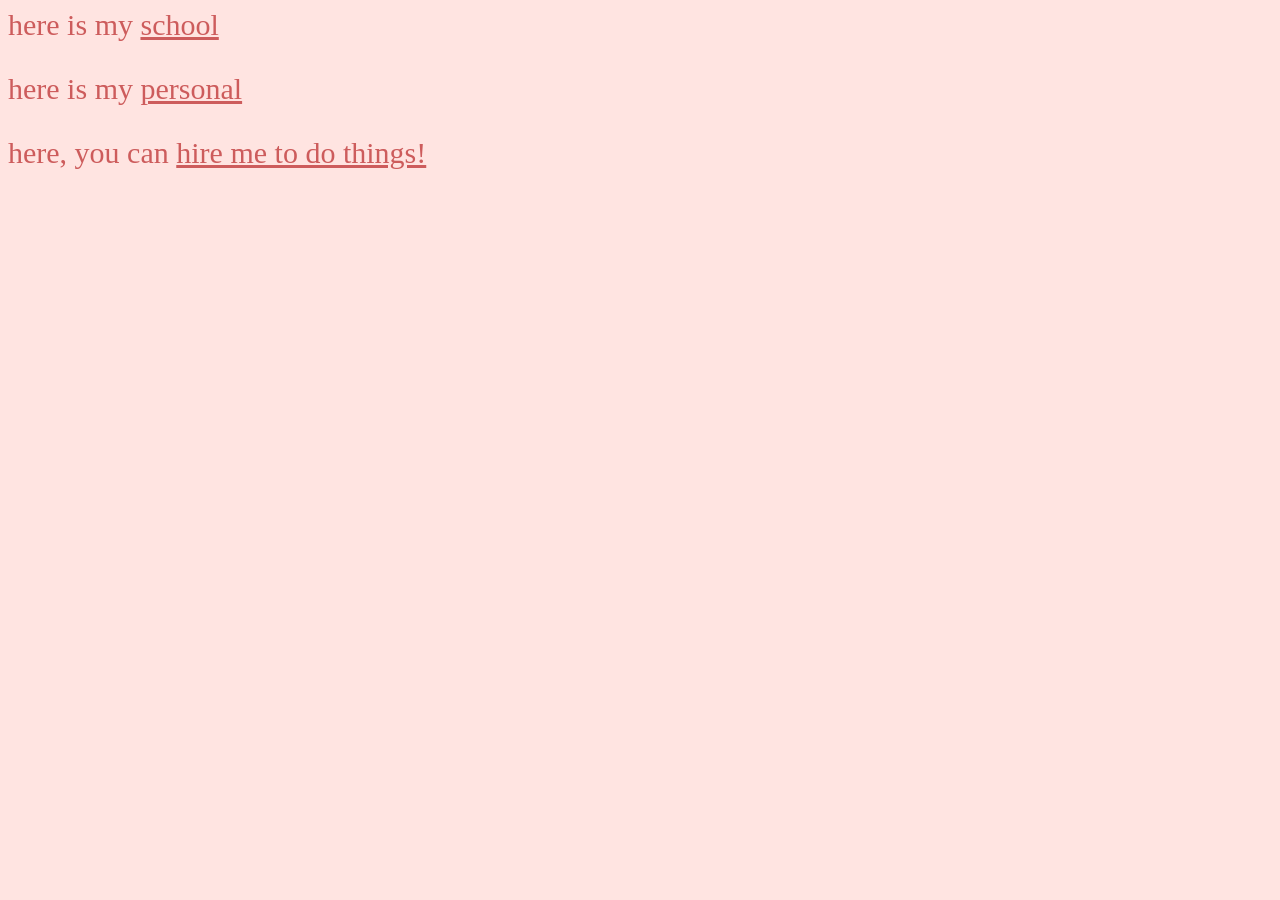
==== index.html @ 912df558 "moved space" ====
<html><head><title>Ava Underwood</title></head>
    <!-- just a comment -->
<body style="background-color:mistyrose;">

<p style="font-family: 'times new roman', serif; color: IndianRed; font-size: 30px">
here is my <a href="./school/" style="color:IndianRed">school</a>
<p/>

<p style="font-family: 'times new roman', serif; color: IndianRed; font-size: 30px">
here is my <a href="./personal/" style="color:IndianRed">personal</a>
<p/>

<p style="font-family: 'times new roman', serif; color: IndianRed; font-size: 30px">
here, you can <a href="./hire me to do things!/" style="color:IndianRed">hire me to do things!</a>
<p/>

</body>
</html>
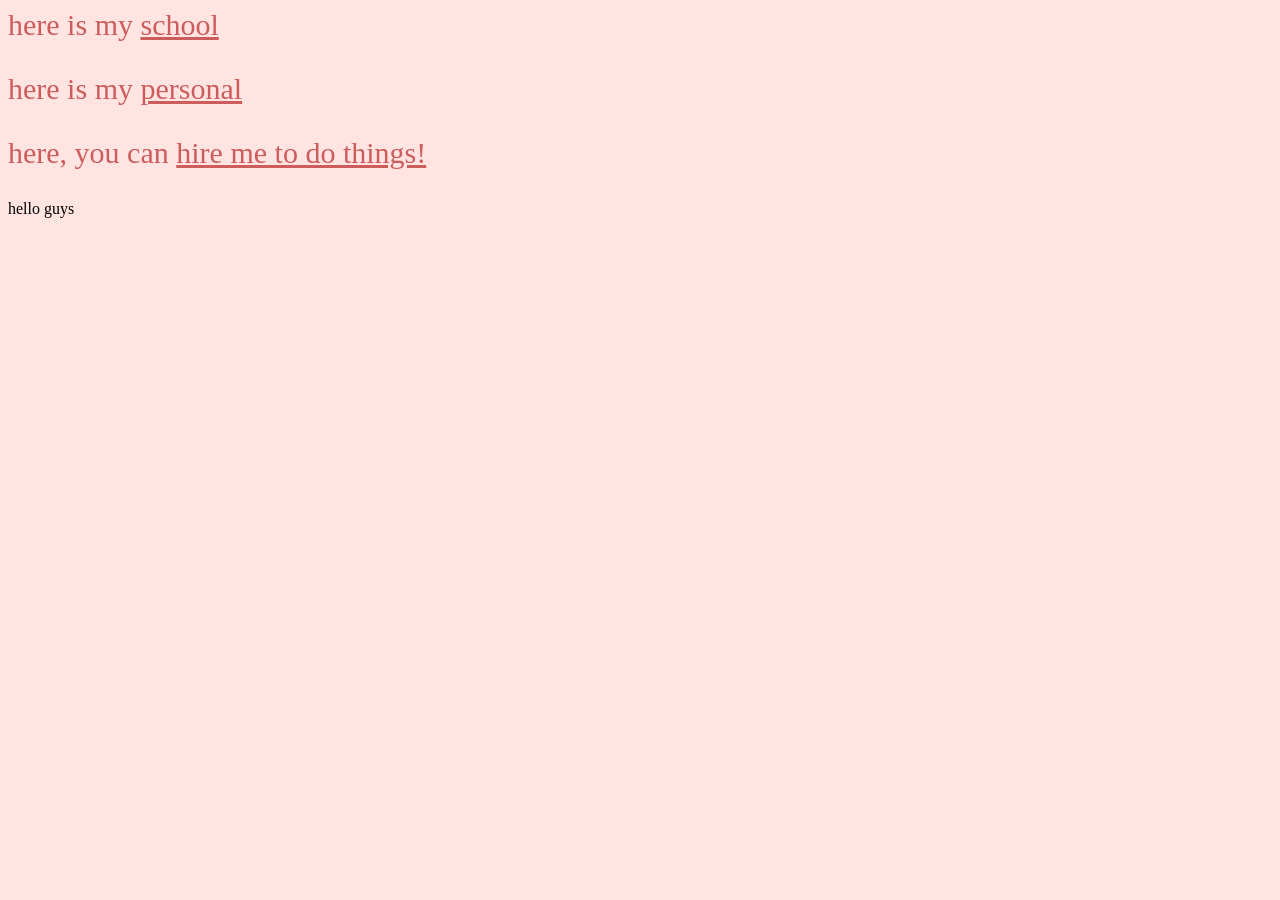
==== commit 9fdb1de8: "put in a hello for testing for HITS" ====
--- a/index.html
+++ b/index.html
@@ -11,8 +11,10 @@
 <p/>
 
 <p style="font-family: 'times new roman', serif; color: IndianRed; font-size: 30px">
-here, you can <a href="./hire me to do things!/" style="color:IndianRed">hire me to do things!</a>
+here, you can <a href="./hire_me_to_do_things/" style="color:IndianRed">hire me to do things!</a>
 <p/>
+
+hello guys
 
 </body>
 </html>
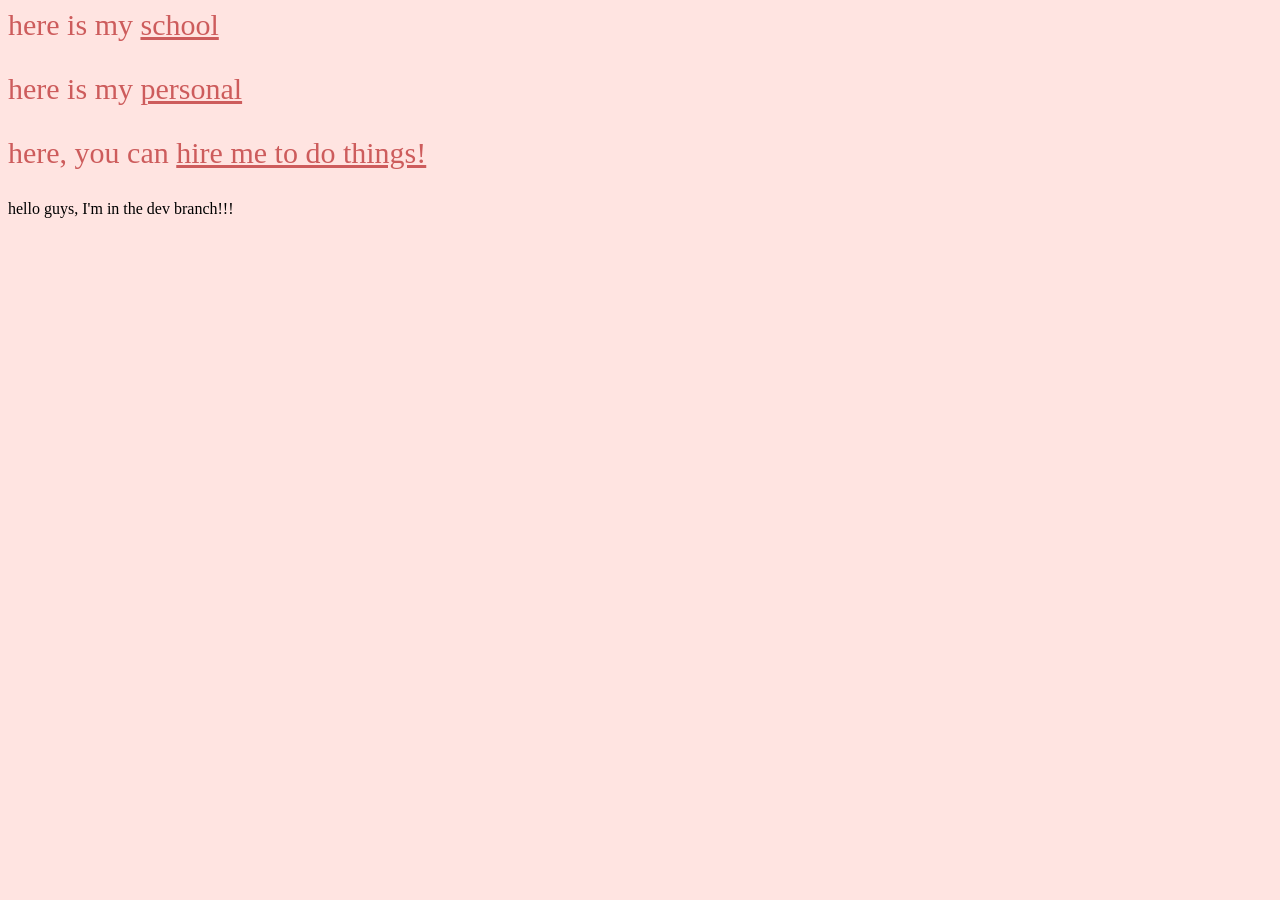
==== commit 939481f4: "dev branch testing" ====
--- a/index.html
+++ b/index.html
@@ -14,7 +14,7 @@
 here, you can <a href="./hire_me_to_do_things/" style="color:IndianRed">hire me to do things!</a>
 <p/>
 
-hello guys
+hello guys, I'm in the dev branch!!!
 
 </body>
 </html>
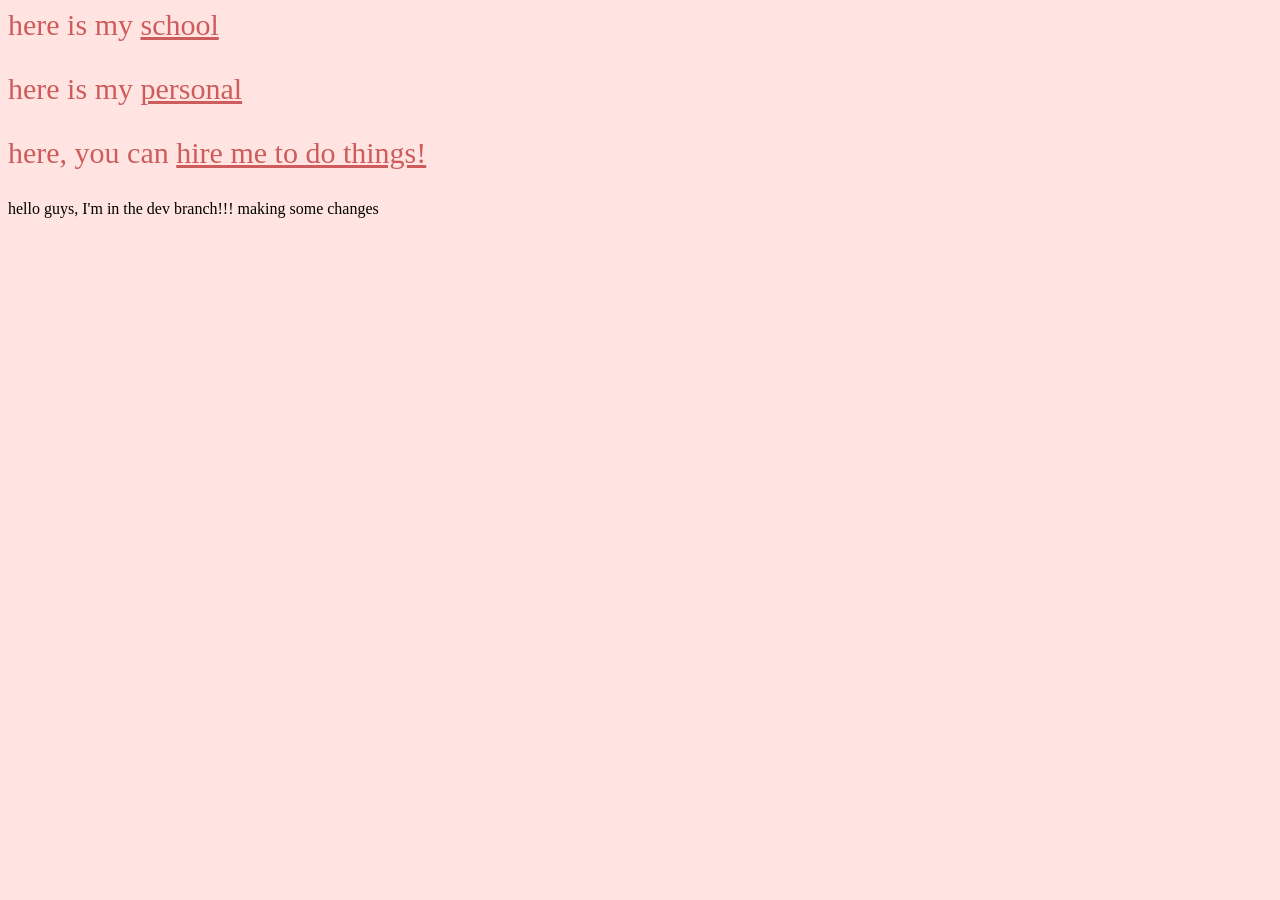
==== commit 726f3f50: "more dev changes" ====
--- a/index.html
+++ b/index.html
@@ -15,6 +15,7 @@
 <p/>
 
 hello guys, I'm in the dev branch!!!
+making some changes
 
 </body>
 </html>
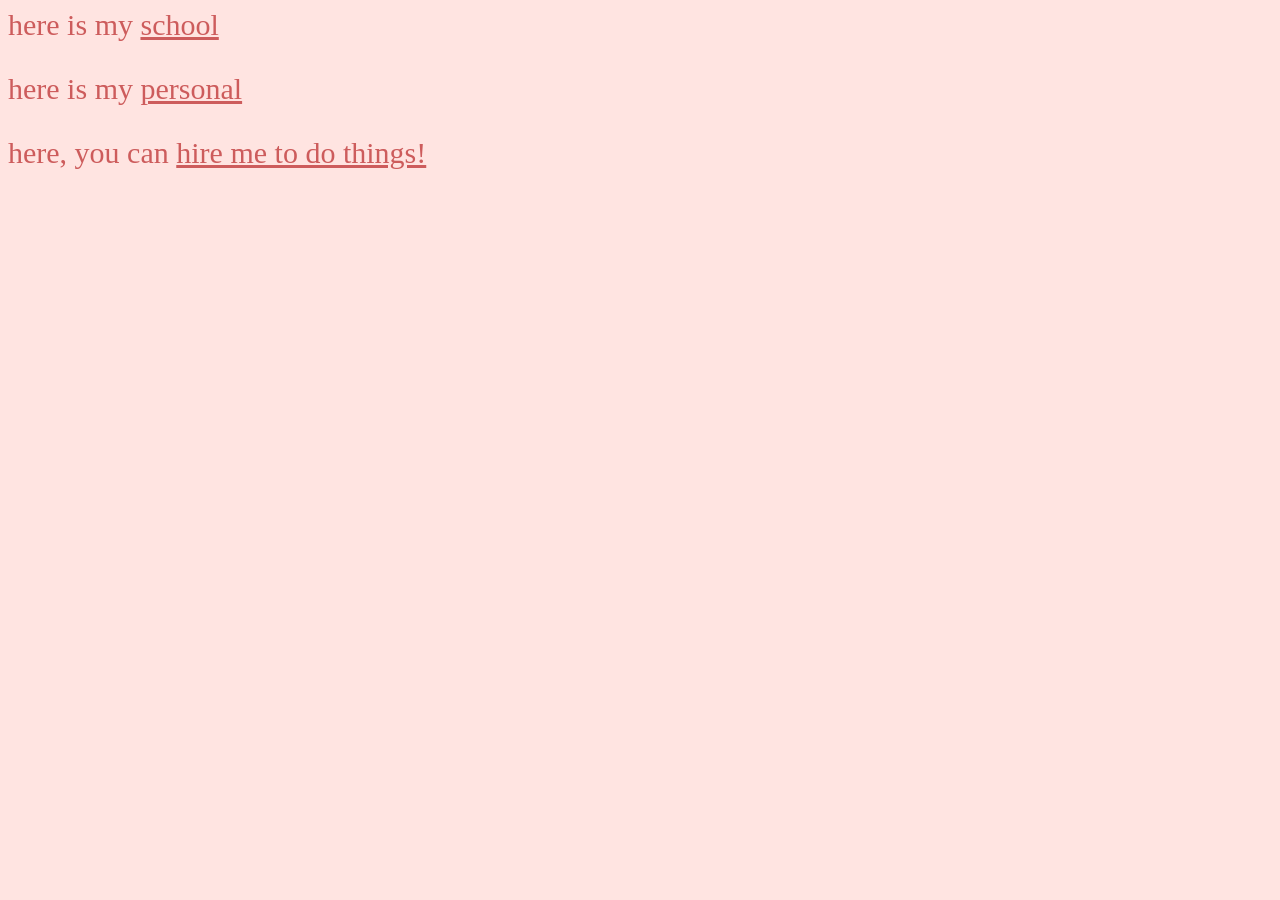
==== commit d3b37a4f: "removed dev testing words" ====
--- a/index.html
+++ b/index.html
@@ -13,9 +13,5 @@
 <p style="font-family: 'times new roman', serif; color: IndianRed; font-size: 30px">
 here, you can <a href="./hire_me_to_do_things/" style="color:IndianRed">hire me to do things!</a>
 <p/>
-
-hello guys, I'm in the dev branch!!!
-making some changes
-
 </body>
 </html>
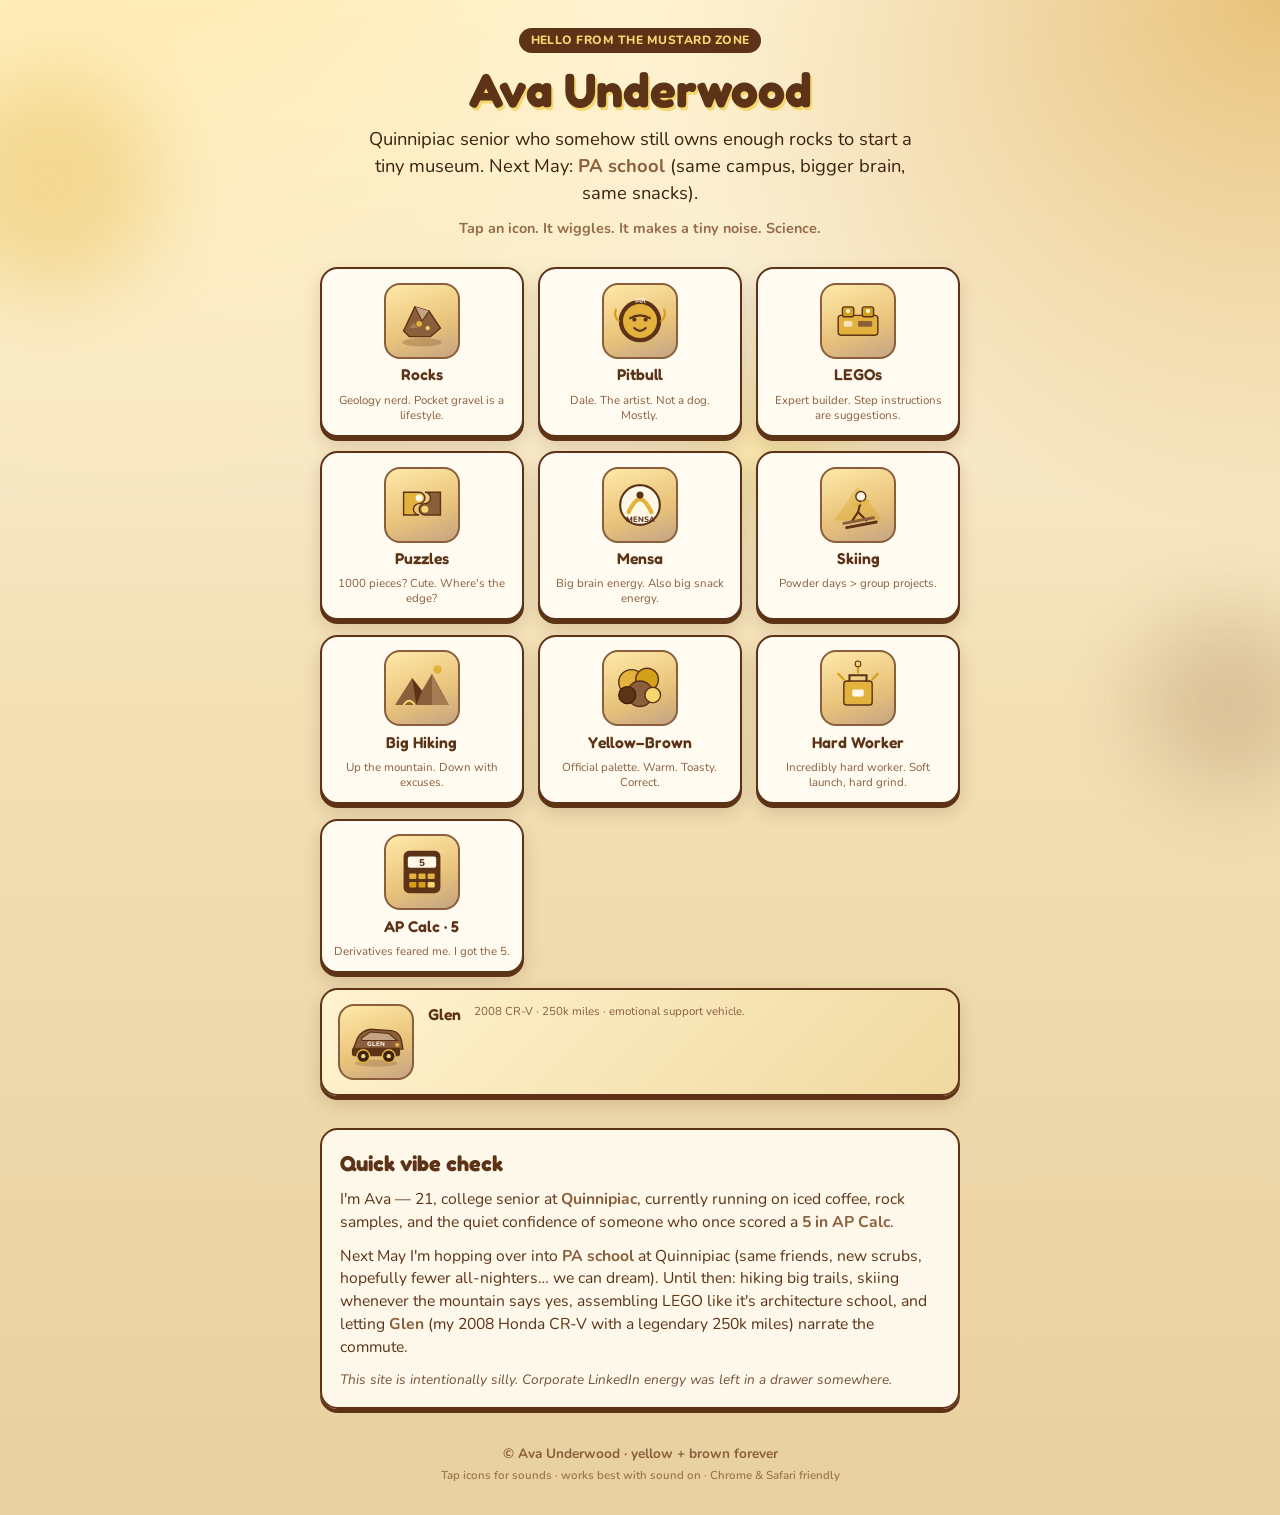
==== commit 6062f75a: "Redesign silly mustard Ava personal site Replace mistyrose pages with mobile-first yellow/brown site" ====
--- a/index.html
+++ b/index.html
@@ -1,17 +1,250 @@
-<html><head><title>Ava Underwood</title></head>
-    <!-- just a comment -->
-<body style="background-color:mistyrose;">
-
-<p style="font-family: 'times new roman', serif; color: IndianRed; font-size: 30px">
-here is my <a href="./school/" style="color:IndianRed">school</a>
-<p/>
-
-<p style="font-family: 'times new roman', serif; color: IndianRed; font-size: 30px">
-here is my <a href="./personal/" style="color:IndianRed">personal</a>
-<p/>
-
-<p style="font-family: 'times new roman', serif; color: IndianRed; font-size: 30px">
-here, you can <a href="./hire_me_to_do_things/" style="color:IndianRed">hire me to do things!</a>
-<p/>
+<!DOCTYPE html>
+<html lang="en">
+<head>
+  <meta charset="utf-8">
+  <meta name="viewport" content="width=device-width, initial-scale=1, viewport-fit=cover">
+  <meta name="theme-color" content="#E3B23C">
+  <meta name="description" content="Ava Underwood — Quinnipiac senior, rock collector, Pitbull enjoyer, Glen's co-pilot. Silly personal site.">
+  <title>Ava Underwood · mustard vibes only</title>
+  <!-- Google tag (gtag.js) -->
+  <script async src="https://www.googletagmanager.com/gtag/js?id=G-W4B6KRME63"></script>
+  <script>
+    window.dataLayer = window.dataLayer || [];
+    function gtag(){dataLayer.push(arguments);}
+    gtag('js', new Date());
+    gtag('config', 'G-W4B6KRME63');
+  </script>
+  <link rel="stylesheet" href="css/style.css">
+  <link rel="preconnect" href="https://fonts.googleapis.com">
+  <link rel="preconnect" href="https://fonts.gstatic.com" crossorigin>
+  <link href="https://fonts.googleapis.com/css2?family=Fredoka:wght@400;600;700&family=Nunito:wght@400;700;800&display=swap" rel="stylesheet">
+</head>
+<body>
+  <div class="bg-blobs" aria-hidden="true">
+    <span class="blob b1"></span>
+    <span class="blob b2"></span>
+    <span class="blob b3"></span>
+  </div>
+
+  <header class="hero">
+    <p class="eyebrow">hello from the mustard zone</p>
+    <h1>Ava Underwood</h1>
+    <p class="tagline">
+      Quinnipiac senior who somehow still owns enough rocks to start a tiny museum.
+      Next May: <strong>PA school</strong> (same campus, bigger brain, same snacks).
+    </p>
+    <p class="hint">Tap an icon. It wiggles. It makes a tiny noise. Science.</p>
+  </header>
+
+  <main>
+    <section class="icon-grid" aria-label="Ava interests — tap for sounds">
+      <!-- 1 Geology -->
+      <button type="button" class="icon-card" data-sound="geology" aria-label="Geology and rock collection">
+        <span class="icon-art" aria-hidden="true">
+          <svg viewBox="0 0 96 96" width="72" height="72">
+            <ellipse cx="48" cy="78" rx="28" ry="6" fill="#5C3317" opacity=".25"/>
+            <path d="M22 62 L38 28 L58 34 L74 58 L60 70 L30 70 Z" fill="#8B5E3C" stroke="#5C3317" stroke-width="2"/>
+            <path d="M38 28 L48 48 L58 34" fill="#C4A484" stroke="#5C3317" stroke-width="1.5"/>
+            <circle cx="44" cy="52" r="4" fill="#E3B23C"/>
+            <circle cx="56" cy="58" r="3" fill="#F5D76E"/>
+            <path d="M30 58 L36 50 L42 58 Z" fill="#A67C52"/>
+          </svg>
+        </span>
+        <span class="icon-label">Rocks</span>
+        <span class="icon-blurb">Geology nerd. Pocket gravel is a lifestyle.</span>
+      </button>
+
+      <!-- 2 Pitbull -->
+      <button type="button" class="icon-card" data-sound="pitbull" aria-label="Pitbull the music artist">
+        <span class="icon-art" aria-hidden="true">
+          <svg viewBox="0 0 96 96" width="72" height="72">
+            <circle cx="48" cy="48" r="30" fill="#5C3317"/>
+            <circle cx="48" cy="48" r="24" fill="#E3B23C"/>
+            <path d="M34 44 Q48 36 62 44" fill="none" stroke="#5C3317" stroke-width="3" stroke-linecap="round"/>
+            <circle cx="40" cy="46" r="3" fill="#5C3317"/>
+            <circle cx="56" cy="46" r="3" fill="#5C3317"/>
+            <path d="M40 58 Q48 66 56 58" fill="none" stroke="#5C3317" stroke-width="3" stroke-linecap="round"/>
+            <text x="48" y="22" text-anchor="middle" font-size="10" font-weight="700" fill="#FFF8E7" font-family="Nunito,sans-serif">MR</text>
+            <path d="M18 48 Q10 40 14 32" fill="none" stroke="#D4A017" stroke-width="3" stroke-linecap="round"/>
+            <path d="M78 48 Q86 40 82 32" fill="none" stroke="#D4A017" stroke-width="3" stroke-linecap="round"/>
+          </svg>
+        </span>
+        <span class="icon-label">Pitbull</span>
+        <span class="icon-blurb">Dale. The artist. Not a dog. Mostly.</span>
+      </button>
+
+      <!-- 3 LEGOs -->
+      <button type="button" class="icon-card" data-sound="lego" aria-label="Expert LEGOs">
+        <span class="icon-art" aria-hidden="true">
+          <svg viewBox="0 0 96 96" width="72" height="72">
+            <rect x="20" y="40" width="56" height="28" rx="4" fill="#E3B23C" stroke="#5C3317" stroke-width="2"/>
+            <rect x="26" y="28" width="16" height="14" rx="3" fill="#D4A017" stroke="#5C3317" stroke-width="2"/>
+            <rect x="54" y="28" width="16" height="14" rx="3" fill="#D4A017" stroke="#5C3317" stroke-width="2"/>
+            <rect x="28" y="48" width="12" height="8" rx="2" fill="#FFF8E7" opacity=".7"/>
+            <rect x="48" y="48" width="20" height="8" rx="2" fill="#8B5E3C"/>
+            <circle cx="34" cy="34" r="3" fill="#FFF8E7"/>
+            <circle cx="62" cy="34" r="3" fill="#FFF8E7"/>
+          </svg>
+        </span>
+        <span class="icon-label">LEGOs</span>
+        <span class="icon-blurb">Expert builder. Step instructions are suggestions.</span>
+      </button>
+
+      <!-- 4 Puzzles -->
+      <button type="button" class="icon-card" data-sound="puzzle" aria-label="Puzzles">
+        <span class="icon-art" aria-hidden="true">
+          <svg viewBox="0 0 96 96" width="72" height="72">
+            <path d="M22 30 h22 a8 8 0 0 1 0 16 a8 8 0 0 0 0 16 H22 V30 Z" fill="#E3B23C" stroke="#5C3317" stroke-width="2"/>
+            <path d="M52 30 h22 v32 H52 a8 8 0 0 1 0-16 a8 8 0 0 0 0-16 Z" fill="#8B5E3C" stroke="#5C3317" stroke-width="2"/>
+            <circle cx="44" cy="38" r="5" fill="#FFF8E7"/>
+            <circle cx="52" cy="54" r="5" fill="#F5D76E"/>
+          </svg>
+        </span>
+        <span class="icon-label">Puzzles</span>
+        <span class="icon-blurb">1000 pieces? Cute. Where's the edge?</span>
+      </button>
+
+      <!-- 5 Mensa -->
+      <button type="button" class="icon-card" data-sound="mensa" aria-label="Mensa">
+        <span class="icon-art" aria-hidden="true">
+          <svg viewBox="0 0 96 96" width="72" height="72">
+            <circle cx="48" cy="48" r="28" fill="#FFF8E7" stroke="#5C3317" stroke-width="3"/>
+            <path d="M32 58 Q48 22 64 58" fill="none" stroke="#E3B23C" stroke-width="6" stroke-linecap="round"/>
+            <circle cx="48" cy="34" r="5" fill="#5C3317"/>
+            <text x="48" y="72" text-anchor="middle" font-size="11" font-weight="800" fill="#5C3317" font-family="Nunito,sans-serif">MENSA</text>
+          </svg>
+        </span>
+        <span class="icon-label">Mensa</span>
+        <span class="icon-blurb">Big brain energy. Also big snack energy.</span>
+      </button>
+
+      <!-- 6 Skiing -->
+      <button type="button" class="icon-card" data-sound="ski" aria-label="Skiing">
+        <span class="icon-art" aria-hidden="true">
+          <svg viewBox="0 0 96 96" width="72" height="72">
+            <path d="M14 70 L48 22 L82 70 Z" fill="#D4A017" opacity=".35"/>
+            <circle cx="52" cy="36" r="7" fill="#FFF8E7" stroke="#5C3317" stroke-width="2"/>
+            <path d="M52 43 L48 58 L40 70" fill="none" stroke="#5C3317" stroke-width="3" stroke-linecap="round"/>
+            <path d="M48 58 L60 70" fill="none" stroke="#5C3317" stroke-width="3" stroke-linecap="round"/>
+            <path d="M28 74 L70 66" stroke="#8B5E3C" stroke-width="4" stroke-linecap="round"/>
+            <path d="M32 80 L74 72" stroke="#5C3317" stroke-width="4" stroke-linecap="round"/>
+            <path d="M44 48 L62 42" stroke="#E3B23C" stroke-width="3" stroke-linecap="round"/>
+          </svg>
+        </span>
+        <span class="icon-label">Skiing</span>
+        <span class="icon-blurb">Powder days &gt; group projects.</span>
+      </button>
+
+      <!-- 7 Hiking -->
+      <button type="button" class="icon-card" data-sound="hike" aria-label="Hiking">
+        <span class="icon-art" aria-hidden="true">
+          <svg viewBox="0 0 96 96" width="72" height="72">
+            <path d="M10 72 L34 34 L48 52 L62 28 L86 72 Z" fill="#8B5E3C"/>
+            <path d="M34 34 L48 52 L40 72 Z" fill="#5C3317"/>
+            <path d="M62 28 L74 52 L86 72 L62 72 Z" fill="#A67C52"/>
+            <circle cx="70" cy="22" r="6" fill="#E3B23C"/>
+            <path d="M22 72 Q30 60 38 72" fill="none" stroke="#F5D76E" stroke-width="3"/>
+          </svg>
+        </span>
+        <span class="icon-label">Big Hiking</span>
+        <span class="icon-blurb">Up the mountain. Down with excuses.</span>
+      </button>
+
+      <!-- 8 Yellow-brown colors -->
+      <button type="button" class="icon-card" data-sound="palette" aria-label="Yellow and brown colors">
+        <span class="icon-art" aria-hidden="true">
+          <svg viewBox="0 0 96 96" width="72" height="72">
+            <circle cx="36" cy="40" r="18" fill="#E3B23C" stroke="#5C3317" stroke-width="2"/>
+            <circle cx="58" cy="36" r="16" fill="#D4A017" stroke="#5C3317" stroke-width="2"/>
+            <circle cx="48" cy="56" r="18" fill="#8B5E3C" stroke="#5C3317" stroke-width="2"/>
+            <circle cx="30" cy="58" r="12" fill="#5C3317" stroke="#3D220F" stroke-width="2"/>
+            <circle cx="66" cy="58" r="11" fill="#F5D76E" stroke="#5C3317" stroke-width="2"/>
+          </svg>
+        </span>
+        <span class="icon-label">Yellow–Brown</span>
+        <span class="icon-blurb">Official palette. Warm. Toasty. Correct.</span>
+      </button>
+
+      <!-- 9 Hard worker -->
+      <button type="button" class="icon-card" data-sound="work" aria-label="Incredibly hard worker">
+        <span class="icon-art" aria-hidden="true">
+          <svg viewBox="0 0 96 96" width="72" height="72">
+            <rect x="28" y="38" width="40" height="34" rx="4" fill="#E3B23C" stroke="#5C3317" stroke-width="2"/>
+            <path d="M36 38 V30 H60 V38" fill="none" stroke="#5C3317" stroke-width="3" stroke-linecap="round"/>
+            <rect x="40" y="50" width="16" height="10" rx="2" fill="#FFF8E7"/>
+            <path d="M20 28 L28 36 M76 28 L68 36 M48 16 V26" stroke="#D4A017" stroke-width="3" stroke-linecap="round"/>
+            <circle cx="48" cy="14" r="4" fill="#F5D76E" stroke="#5C3317" stroke-width="1.5"/>
+          </svg>
+        </span>
+        <span class="icon-label">Hard Worker</span>
+        <span class="icon-blurb">Incredibly hard worker. Soft launch, hard grind.</span>
+      </button>
+
+      <!-- 10 AP Calc 5 -->
+      <button type="button" class="icon-card" data-sound="calc" aria-label="Scored a 5 in AP Calculus">
+        <span class="icon-art" aria-hidden="true">
+          <svg viewBox="0 0 96 96" width="72" height="72">
+            <rect x="22" y="18" width="52" height="60" rx="8" fill="#5C3317"/>
+            <rect x="28" y="26" width="40" height="16" rx="3" fill="#FFF8E7"/>
+            <text x="48" y="39" text-anchor="middle" font-size="14" font-weight="800" fill="#5C3317" font-family="Nunito,sans-serif">5</text>
+            <rect x="30" y="50" width="10" height="8" rx="1.5" fill="#E3B23C"/>
+            <rect x="43" y="50" width="10" height="8" rx="1.5" fill="#E3B23C"/>
+            <rect x="56" y="50" width="10" height="8" rx="1.5" fill="#E3B23C"/>
+            <rect x="30" y="62" width="10" height="8" rx="1.5" fill="#D4A017"/>
+            <rect x="43" y="62" width="10" height="8" rx="1.5" fill="#D4A017"/>
+            <rect x="56" y="62" width="10" height="8" rx="1.5" fill="#F5D76E"/>
+          </svg>
+        </span>
+        <span class="icon-label">AP Calc · 5</span>
+        <span class="icon-blurb">Derivatives feared me. I got the 5.</span>
+      </button>
+
+      <!-- 11 Glen -->
+      <button type="button" class="icon-card featured" data-sound="glen" aria-label="Glen, the 2008 Honda CR-V with 250k miles">
+        <span class="icon-art" aria-hidden="true">
+          <svg viewBox="0 0 96 96" width="72" height="72">
+            <ellipse cx="48" cy="78" rx="30" ry="5" fill="#5C3317" opacity=".2"/>
+            <path d="M16 58 L22 42 Q28 32 40 30 L70 32 Q82 34 84 46 L86 58 Z" fill="#8B5E3C" stroke="#5C3317" stroke-width="2"/>
+            <path d="M28 42 L40 34 L66 36 L78 46 L28 46 Z" fill="#C4A484" stroke="#5C3317" stroke-width="1.5"/>
+            <rect x="14" y="56" width="68" height="12" rx="3" fill="#5C3317"/>
+            <circle cx="30" cy="68" r="9" fill="#3D220F" stroke="#E3B23C" stroke-width="2"/>
+            <circle cx="66" cy="68" r="9" fill="#3D220F" stroke="#E3B23C" stroke-width="2"/>
+            <circle cx="30" cy="68" r="3" fill="#F5D76E"/>
+            <circle cx="66" cy="68" r="3" fill="#F5D76E"/>
+            <circle cx="78" cy="52" r="3" fill="#E3B23C"/>
+            <text x="48" y="54" text-anchor="middle" font-size="9" font-weight="800" fill="#FFF8E7" font-family="Nunito,sans-serif">GLEN</text>
+          </svg>
+        </span>
+        <span class="icon-label">Glen</span>
+        <span class="icon-blurb">2008 CR-V · 250k miles · emotional support vehicle.</span>
+      </button>
+    </section>
+
+    <section class="story">
+      <h2>Quick vibe check</h2>
+      <p>
+        I'm Ava — 21, college senior at <strong>Quinnipiac</strong>, currently running on iced coffee,
+        rock samples, and the quiet confidence of someone who once scored a <strong>5 in AP Calc</strong>.
+      </p>
+      <p>
+        Next May I'm hopping over into <strong>PA school</strong> at Quinnipiac (same friends, new scrubs,
+        hopefully fewer all-nighters… we can dream). Until then: hiking big trails, skiing whenever the
+        mountain says yes, assembling LEGO like it's architecture school, and letting <strong>Glen</strong>
+        (my 2008 Honda CR-V with a legendary 250k miles) narrate the commute.
+      </p>
+      <p class="footnote">
+        This site is intentionally silly. Corporate LinkedIn energy was left in a drawer somewhere.
+      </p>
+    </section>
+  </main>
+
+  <footer class="footer">
+    <p>© Ava Underwood · yellow + brown forever</p>
+    <p class="tiny">Tap icons for sounds · works best with sound on · Chrome &amp; Safari friendly</p>
+  </footer>
+
+  <div id="toast" class="toast" role="status" aria-live="polite" hidden></div>
+
+  <script src="js/app.js"></script>
 </body>
-</html>+</html>
--- a/css/style.css
+++ b/css/style.css
@@ -0,0 +1,268 @@
+/* Ava Underwood — mustard / chocolate / cream */
+:root {
+  --cream: #FFF8E7;
+  --mustard: #E3B23C;
+  --gold: #D4A017;
+  --soft-yellow: #F5D76E;
+  --brown: #8B5E3C;
+  --chocolate: #5C3317;
+  --deep: #3D220F;
+  --card: #FFFBF0;
+  --shadow: rgba(92, 51, 23, 0.18);
+  --radius: 1.1rem;
+  --safe-bottom: env(safe-area-inset-bottom, 0px);
+}
+
+*, *::before, *::after { box-sizing: border-box; }
+
+html {
+  -webkit-text-size-adjust: 100%;
+  scroll-behavior: smooth;
+}
+
+body {
+  margin: 0;
+  min-height: 100dvh;
+  font-family: "Nunito", system-ui, -apple-system, BlinkMacSystemFont, "Segoe UI", sans-serif;
+  color: var(--chocolate);
+  background:
+    radial-gradient(120% 80% at 10% -10%, #FFE9A8 0%, transparent 55%),
+    radial-gradient(100% 70% at 100% 0%, #E8C27A 0%, transparent 50%),
+    linear-gradient(180deg, var(--cream) 0%, #F3E0B5 45%, #E8D0A0 100%);
+  line-height: 1.45;
+  overflow-x: hidden;
+}
+
+.bg-blobs { position: fixed; inset: 0; pointer-events: none; z-index: 0; overflow: hidden; }
+.blob {
+  position: absolute;
+  border-radius: 50%;
+  filter: blur(40px);
+  opacity: 0.35;
+}
+.b1 { width: 220px; height: 220px; background: var(--mustard); top: 8%; left: -60px; }
+.b2 { width: 180px; height: 180px; background: var(--brown); bottom: 12%; right: -40px; opacity: 0.22; }
+.b3 { width: 140px; height: 140px; background: var(--soft-yellow); top: 42%; left: 55%; opacity: 0.4; }
+
+.hero, main, .footer {
+  position: relative;
+  z-index: 1;
+  width: min(100% - 1.5rem, 40rem);
+  margin-inline: auto;
+}
+
+.hero {
+  padding: 1.75rem 0 0.75rem;
+  text-align: center;
+}
+
+.eyebrow {
+  display: inline-block;
+  margin: 0 0 0.6rem;
+  padding: 0.25rem 0.75rem;
+  border-radius: 999px;
+  background: var(--chocolate);
+  color: var(--soft-yellow);
+  font-size: 0.75rem;
+  font-weight: 800;
+  letter-spacing: 0.04em;
+  text-transform: uppercase;
+}
+
+h1 {
+  margin: 0 0 0.65rem;
+  font-family: "Fredoka", "Nunito", sans-serif;
+  font-weight: 700;
+  font-size: clamp(2.1rem, 9vw, 3rem);
+  color: var(--chocolate);
+  line-height: 1.1;
+  text-shadow: 2px 3px 0 var(--soft-yellow);
+}
+
+.tagline {
+  margin: 0 auto 0.75rem;
+  max-width: 34rem;
+  font-size: clamp(1rem, 3.8vw, 1.15rem);
+  color: var(--deep);
+}
+
+.tagline strong { color: var(--brown); }
+
+.hint {
+  margin: 0;
+  font-size: 0.9rem;
+  font-weight: 700;
+  color: var(--brown);
+  opacity: 0.9;
+}
+
+.icon-grid {
+  display: grid;
+  grid-template-columns: repeat(2, minmax(0, 1fr));
+  gap: 0.75rem;
+  padding: 1rem 0 1.5rem;
+}
+
+@media (min-width: 520px) {
+  .icon-grid {
+    grid-template-columns: repeat(3, minmax(0, 1fr));
+    gap: 0.9rem;
+  }
+}
+
+.icon-card {
+  appearance: none;
+  -webkit-appearance: none;
+  display: flex;
+  flex-direction: column;
+  align-items: center;
+  gap: 0.35rem;
+  margin: 0;
+  padding: 0.85rem 0.55rem 0.75rem;
+  border: 2.5px solid var(--chocolate);
+  border-radius: var(--radius);
+  background: var(--card);
+  box-shadow: 0 4px 0 var(--chocolate), 0 8px 18px var(--shadow);
+  color: inherit;
+  font: inherit;
+  text-align: center;
+  cursor: pointer;
+  touch-action: manipulation;
+  -webkit-tap-highlight-color: transparent;
+  transition: transform 0.12s ease, box-shadow 0.12s ease, background 0.15s ease;
+}
+
+.icon-card:hover {
+  background: #FFF3D0;
+  transform: translateY(-2px);
+}
+
+.icon-card:active {
+  transform: translateY(2px);
+  box-shadow: 0 1px 0 var(--chocolate), 0 3px 8px var(--shadow);
+}
+
+.icon-card:focus-visible {
+  outline: 3px solid var(--mustard);
+  outline-offset: 3px;
+}
+
+.icon-card.featured {
+  grid-column: 1 / -1;
+  flex-direction: row;
+  justify-content: flex-start;
+  gap: 0.85rem;
+  padding: 0.9rem 1rem;
+  background: linear-gradient(135deg, #FFF3D0, #F0D9A0);
+  text-align: left;
+}
+
+.icon-card.featured .icon-label,
+.icon-card.featured .icon-blurb { text-align: left; align-self: flex-start; }
+.icon-card.featured .icon-blurb { max-width: none; }
+
+.icon-art {
+  display: grid;
+  place-items: center;
+  width: 4.75rem;
+  height: 4.75rem;
+  border-radius: 1rem;
+  background: linear-gradient(160deg, #FFE9A8, #E8C27A 60%, #C4A484);
+  border: 2px solid var(--brown);
+  flex-shrink: 0;
+}
+
+.icon-art svg { display: block; width: 4.25rem; height: 4.25rem; }
+
+.icon-label {
+  font-family: "Fredoka", "Nunito", sans-serif;
+  font-weight: 600;
+  font-size: 0.98rem;
+  color: var(--chocolate);
+}
+
+.icon-blurb {
+  font-size: 0.72rem;
+  line-height: 1.3;
+  color: var(--brown);
+  max-width: 11rem;
+}
+
+/* Wiggle on click */
+@keyframes wiggle {
+  0% { transform: rotate(0deg) scale(1); }
+  15% { transform: rotate(-12deg) scale(1.08); }
+  30% { transform: rotate(10deg) scale(1.06); }
+  45% { transform: rotate(-8deg) scale(1.07); }
+  60% { transform: rotate(7deg) scale(1.04); }
+  75% { transform: rotate(-4deg) scale(1.02); }
+  100% { transform: rotate(0deg) scale(1); }
+}
+
+.icon-card.wiggle .icon-art {
+  animation: wiggle 0.55s ease-in-out;
+}
+
+@media (prefers-reduced-motion: reduce) {
+  .icon-card.wiggle .icon-art { animation: none; }
+  .icon-card { transition: none; }
+  html { scroll-behavior: auto; }
+}
+
+.story {
+  margin: 0.5rem 0 1.5rem;
+  padding: 1.1rem 1.15rem;
+  border-radius: var(--radius);
+  border: 2.5px solid var(--chocolate);
+  background: rgba(255, 251, 240, 0.92);
+  box-shadow: 0 4px 0 var(--chocolate);
+}
+
+.story h2 {
+  margin: 0 0 0.55rem;
+  font-family: "Fredoka", sans-serif;
+  font-size: 1.35rem;
+  color: var(--chocolate);
+}
+
+.story p { margin: 0 0 0.7rem; font-size: 0.98rem; }
+.story p:last-child { margin-bottom: 0; }
+.story strong { color: var(--brown); }
+.footnote {
+  font-size: 0.85rem !important;
+  opacity: 0.85;
+  font-style: italic;
+}
+
+.footer {
+  padding: 0.5rem 0 calc(1.75rem + var(--safe-bottom));
+  text-align: center;
+  color: var(--brown);
+}
+.footer p { margin: 0.2rem 0; font-size: 0.85rem; font-weight: 700; }
+.footer .tiny { font-size: 0.72rem; font-weight: 600; opacity: 0.8; }
+
+.toast {
+  position: fixed;
+  left: 50%;
+  bottom: calc(1.25rem + var(--safe-bottom));
+  transform: translateX(-50%) translateY(120%);
+  z-index: 20;
+  max-width: min(92vw, 22rem);
+  padding: 0.65rem 1rem;
+  border-radius: 999px;
+  border: 2px solid var(--chocolate);
+  background: var(--chocolate);
+  color: var(--soft-yellow);
+  font-weight: 800;
+  font-size: 0.85rem;
+  text-align: center;
+  box-shadow: 0 8px 24px var(--shadow);
+  transition: transform 0.25s ease, opacity 0.25s ease;
+  opacity: 0;
+  pointer-events: none;
+}
+.toast.show {
+  transform: translateX(-50%) translateY(0);
+  opacity: 1;
+}
